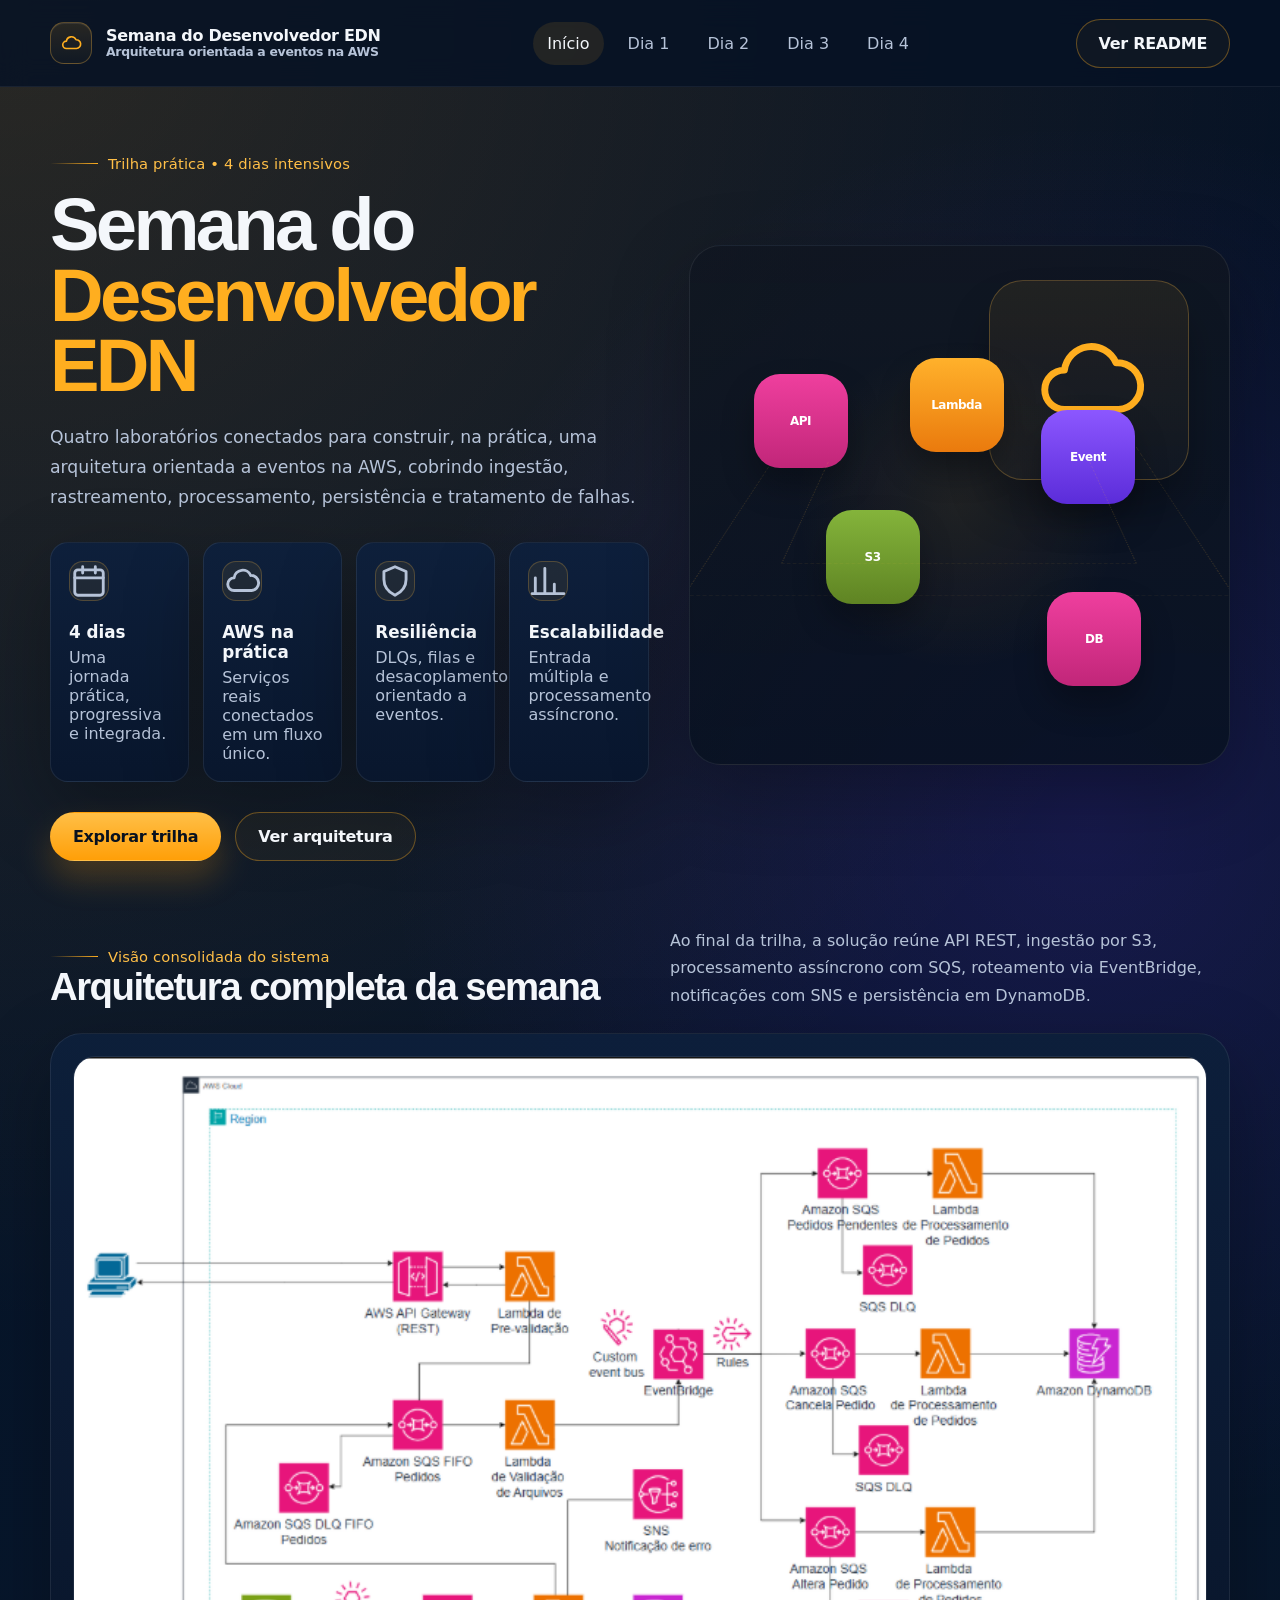
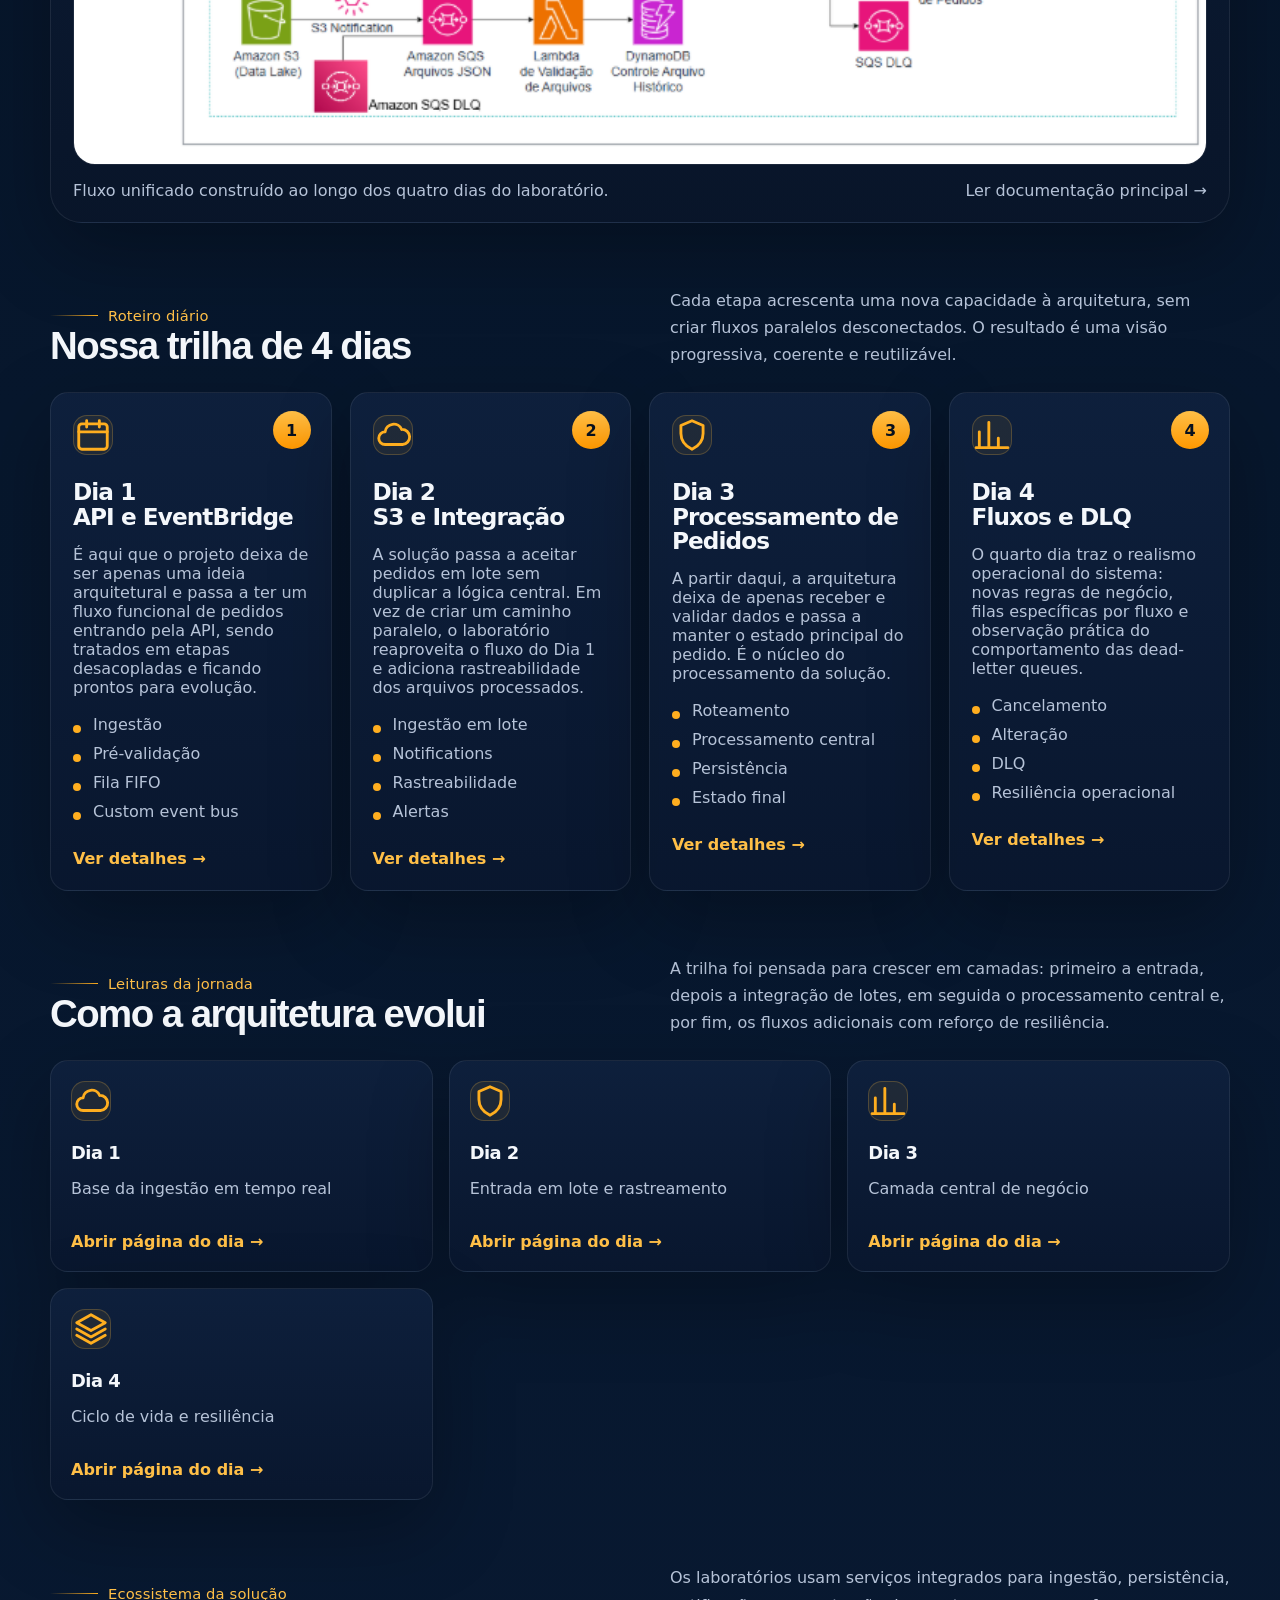
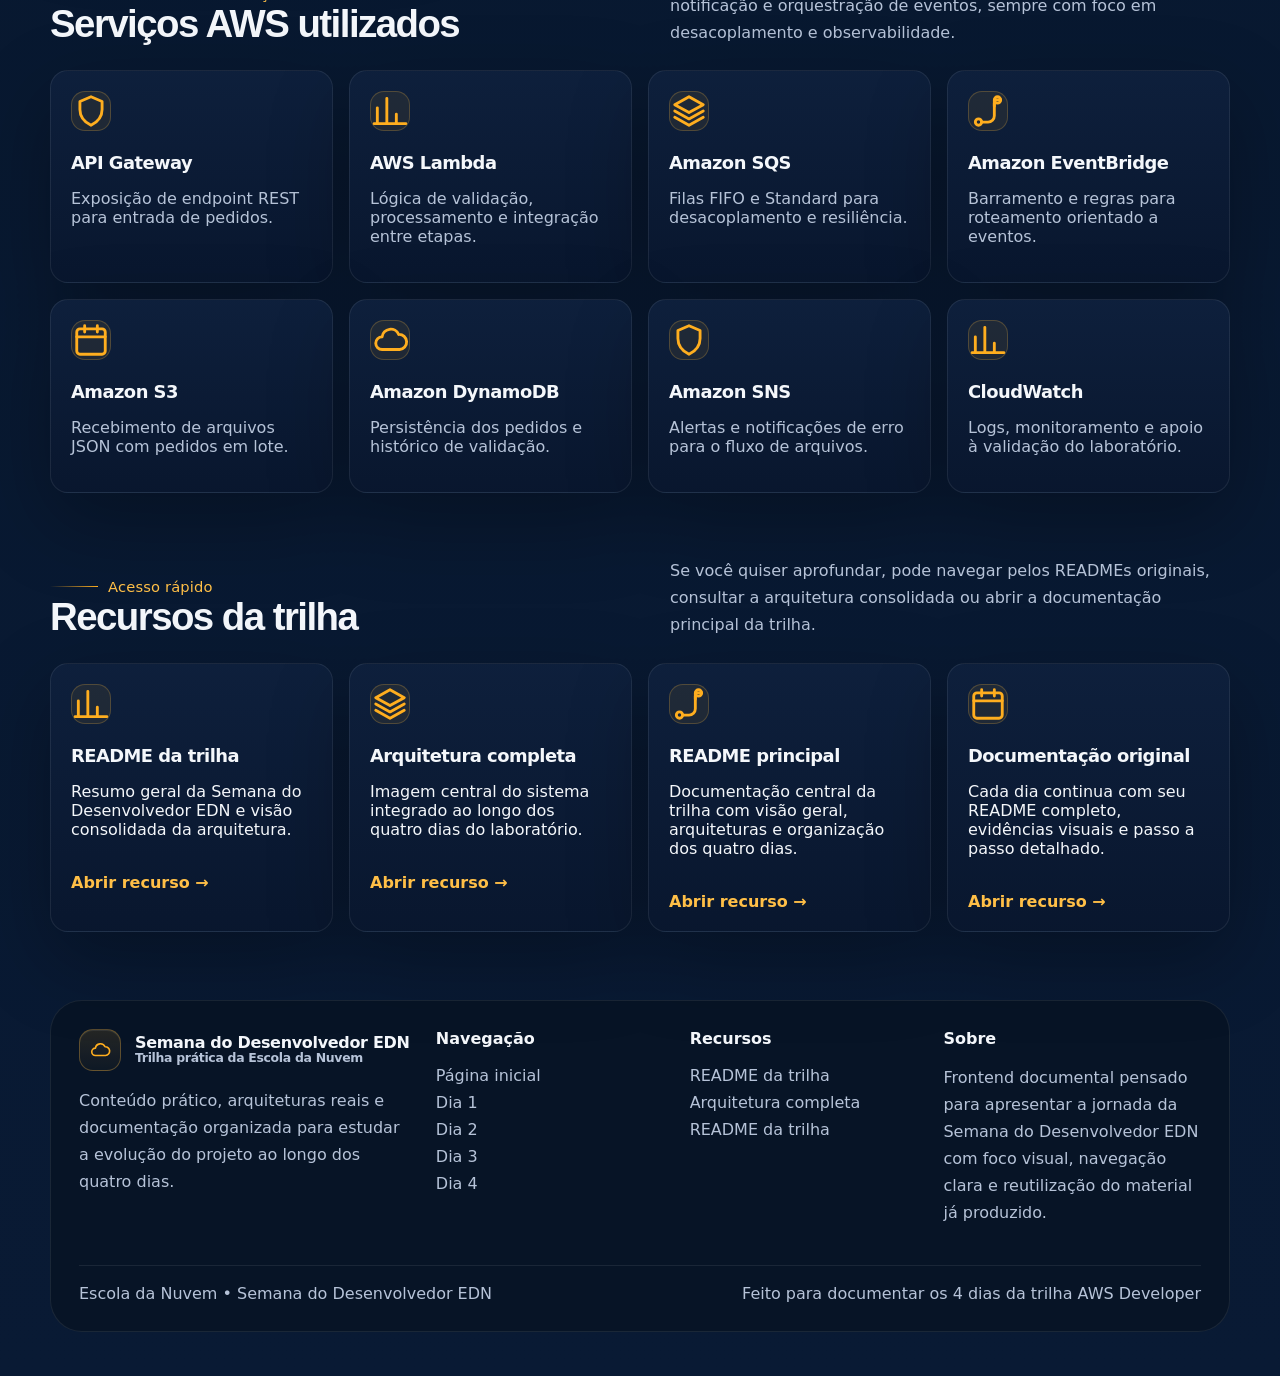
==== site/index.html @ 8075d909 "Initial commit" ====
<!DOCTYPE html>
<html lang="pt-BR">
  <head>
    <meta charset="UTF-8">
    <meta name="viewport" content="width=device-width, initial-scale=1.0">
    <title>Semana do Desenvolvedor EDN</title>
    <meta name="description" content="Frontend documental da Semana do Desenvolvedor EDN com visão geral, arquitetura completa e navegação pelos quatro dias da trilha AWS.">
    <link rel="stylesheet" href="styles.css">
  </head>
  <body data-page="home">
    <div id="app"></div>
    <script src="app.js"></script>
  </body>
</html>
---- site/styles.css ----
:root {
  --bg: #071327;
  --bg-soft: #0b1d38;
  --panel: rgba(10, 24, 49, 0.92);
  --panel-strong: #0d2244;
  --line: rgba(255, 184, 61, 0.18);
  --line-strong: rgba(255, 184, 61, 0.42);
  --text: #f4f7fb;
  --muted: #b6c3d8;
  --accent: #ffae1f;
  --accent-strong: #ffbf47;
  --success: #8fd2b0;
  --shadow: 0 28px 80px rgba(0, 0, 0, 0.28);
  --radius-xl: 32px;
  --radius-lg: 24px;
  --radius-md: 18px;
  --radius-sm: 12px;
  --content: 1180px;
  --copy: 720px;
  --nav-height: 86px;
  --font-display: "Segoe UI", "Trebuchet MS", sans-serif;
  --font-body: "Segoe UI", system-ui, sans-serif;
}

* {
  box-sizing: border-box;
}

html {
  scroll-behavior: smooth;
}

body {
  margin: 0;
  font-family: var(--font-body);
  color: var(--text);
  background:
    radial-gradient(circle at top left, rgba(255, 174, 31, 0.14), transparent 28%),
    radial-gradient(circle at 85% 18%, rgba(109, 53, 255, 0.16), transparent 18%),
    linear-gradient(180deg, #061225 0%, #07172d 44%, #091a34 100%);
  min-height: 100vh;
}

body::before {
  content: "";
  position: fixed;
  inset: 0;
  pointer-events: none;
  background-image:
    linear-gradient(rgba(255, 255, 255, 0.025) 1px, transparent 1px),
    linear-gradient(90deg, rgba(255, 255, 255, 0.025) 1px, transparent 1px);
  background-size: 64px 64px;
  mask-image: linear-gradient(180deg, rgba(0, 0, 0, 0.6), transparent 80%);
  opacity: 0.45;
}

a {
  color: inherit;
  text-decoration: none;
}

a,
button {
  -webkit-tap-highlight-color: transparent;
}

img {
  max-width: 100%;
  display: block;
}

.site-shell {
  position: relative;
  z-index: 1;
}

.site-header {
  position: sticky;
  top: 0;
  z-index: 20;
  backdrop-filter: blur(14px);
  background: rgba(6, 18, 37, 0.82);
  border-bottom: 1px solid rgba(255, 255, 255, 0.06);
}

.header-inner,
.section-inner,
.footer-inner {
  width: min(calc(100% - 32px), var(--content));
  margin: 0 auto;
}

.header-inner {
  min-height: var(--nav-height);
  display: flex;
  align-items: center;
  justify-content: space-between;
  gap: 24px;
}

.brand {
  display: inline-flex;
  align-items: center;
  gap: 14px;
  font-weight: 700;
  letter-spacing: -0.02em;
}

.brand-mark {
  width: 42px;
  height: 42px;
  border-radius: 14px;
  display: grid;
  place-items: center;
  border: 1px solid rgba(255, 190, 71, 0.3);
  background: linear-gradient(180deg, rgba(255, 174, 31, 0.12), rgba(255, 174, 31, 0.03));
  color: var(--accent);
  box-shadow: inset 0 1px 0 rgba(255, 255, 255, 0.08);
}

.brand svg {
  width: 22px;
  height: 22px;
}

.brand-text {
  display: flex;
  flex-direction: column;
  line-height: 1.05;
}

.brand-text strong {
  font-size: 1rem;
}

.brand-text span {
  color: var(--muted);
  font-size: 0.78rem;
}

.site-nav {
  display: flex;
  align-items: center;
  gap: 10px;
  flex-wrap: wrap;
}

.menu-toggle {
  display: none;
  width: 52px;
  height: 52px;
  border: 1px solid rgba(255, 174, 31, 0.24);
  border-radius: 16px;
  background: rgba(255, 174, 31, 0.06);
  padding: 0;
  cursor: pointer;
  align-items: center;
  justify-content: center;
  flex-direction: column;
  gap: 5px;
}

.menu-toggle span {
  width: 20px;
  height: 2px;
  border-radius: 999px;
  background: var(--text);
  transition: transform 180ms ease, opacity 180ms ease;
}

body.nav-open .menu-toggle span:nth-child(1) {
  transform: translateY(7px) rotate(45deg);
}

body.nav-open .menu-toggle span:nth-child(2) {
  opacity: 0;
}

body.nav-open .menu-toggle span:nth-child(3) {
  transform: translateY(-7px) rotate(-45deg);
}

.site-nav a {
  padding: 12px 14px;
  border-radius: 999px;
  color: var(--muted);
  transition: color 180ms ease, background 180ms ease, transform 180ms ease;
}

.site-nav a:hover,
.site-nav a[aria-current="page"] {
  background: rgba(255, 174, 31, 0.1);
  color: var(--text);
}

.site-nav a:active {
  transform: scale(0.98);
}

.header-actions {
  display: flex;
  align-items: center;
  gap: 12px;
}

.button,
.ghost-button {
  display: inline-flex;
  align-items: center;
  justify-content: center;
  gap: 10px;
  padding: 14px 22px;
  border-radius: 999px;
  border: 1px solid transparent;
  font-weight: 700;
  letter-spacing: -0.02em;
  transition: transform 180ms ease, border-color 180ms ease, background 180ms ease, box-shadow 180ms ease, color 180ms ease;
}

.button {
  background: linear-gradient(180deg, var(--accent-strong), #ff9f08);
  color: #08111f;
  box-shadow: 0 18px 32px rgba(255, 158, 8, 0.22);
}

.ghost-button {
  border-color: rgba(255, 174, 31, 0.36);
  background: rgba(255, 174, 31, 0.04);
  color: var(--text);
}

.button:hover,
.ghost-button:hover {
  transform: translateY(-1px);
}

.button:active,
.ghost-button:active {
  transform: translateY(0) scale(0.985);
}

.hero {
  padding: 62px 0 34px;
}

.hero-grid {
  display: grid;
  grid-template-columns: 1.05fr 0.95fr;
  gap: 40px;
  align-items: center;
}

.eyeline {
  display: inline-flex;
  align-items: center;
  gap: 10px;
  color: var(--accent-strong);
  font-size: 0.92rem;
  letter-spacing: 0.01em;
}

.eyeline::before {
  content: "";
  width: 48px;
  height: 1px;
  background: linear-gradient(90deg, transparent, var(--accent));
}

.hero h1,
.page-hero h1 {
  margin: 18px 0 20px;
  font-family: var(--font-display);
  font-size: clamp(2.6rem, 5.8vw, 5rem);
  line-height: 0.95;
  letter-spacing: -0.05em;
}

.hero h1 span,
.page-hero h1 span {
  color: var(--accent);
}

.hero p,
.page-hero p,
.copy-block p,
.callout p {
  color: var(--muted);
  font-size: 1.08rem;
  line-height: 1.75;
}

.hero-copy {
  max-width: 620px;
}

.hero-metrics {
  margin: 30px 0;
  display: grid;
  grid-template-columns: repeat(4, minmax(0, 1fr));
  gap: 14px;
}

.metric-card,
.mini-panel,
.service-card,
.resource-card,
.timeline-card,
.fact-card,
.step-card,
.readme-card {
  background: linear-gradient(180deg, rgba(14, 32, 60, 0.98), rgba(9, 23, 46, 0.98));
  border: 1px solid rgba(255, 255, 255, 0.08);
  border-radius: var(--radius-md);
  box-shadow: var(--shadow);
}

.metric-card {
  padding: 18px;
}

.metric-card strong {
  display: block;
  margin-top: 18px;
  margin-bottom: 6px;
  font-size: 1.05rem;
}

.metric-card span,
.mini-panel p,
.service-card p,
.timeline-card p,
.step-card p,
.readme-card p {
  color: var(--muted);
}

.icon-chip {
  width: 40px;
  height: 40px;
  display: inline-grid;
  place-items: center;
  border-radius: 14px;
  color: var(--accent);
  background: rgba(255, 174, 31, 0.08);
  border: 1px solid rgba(255, 190, 71, 0.22);
}

.hero-actions {
  display: flex;
  align-items: center;
  gap: 14px;
  flex-wrap: wrap;
}

.hero-visual {
  position: relative;
}

.hero-orbit {
  position: relative;
  min-height: 520px;
  border-radius: var(--radius-xl);
  border: 1px solid rgba(255, 255, 255, 0.08);
  background:
    radial-gradient(circle at center, rgba(255, 174, 31, 0.08), transparent 44%),
    linear-gradient(180deg, rgba(255, 174, 31, 0.04), rgba(255, 174, 31, 0.01)),
    rgba(5, 16, 33, 0.86);
  overflow: hidden;
  box-shadow: var(--shadow);
}

.hero-orbit::before,
.hero-orbit::after {
  content: "";
  position: absolute;
  inset: 10%;
  border: 1px dashed rgba(255, 184, 61, 0.14);
  transform: perspective(900px) rotateX(70deg);
}

.hero-orbit::after {
  inset: 22%;
}

.cloud-badge {
  position: absolute;
  top: 34px;
  right: 40px;
  width: 200px;
  aspect-ratio: 1;
  border-radius: 34px;
  border: 1px solid rgba(255, 190, 71, 0.26);
  background: linear-gradient(180deg, rgba(255, 174, 31, 0.08), rgba(255, 174, 31, 0.02));
  display: grid;
  place-items: center;
  box-shadow: 0 30px 40px rgba(0, 0, 0, 0.25);
}

.cloud-badge svg {
  width: 118px;
  height: 118px;
  color: var(--accent);
}

.node {
  position: absolute;
  width: 94px;
  height: 94px;
  border-radius: 26px;
  display: grid;
  place-items: center;
  color: white;
  font-weight: 800;
  letter-spacing: -0.03em;
  box-shadow: 0 18px 32px rgba(0, 0, 0, 0.28);
}

.node small {
  font-size: 0.75rem;
}

.node--pink { background: linear-gradient(180deg, #ef3f9e, #c12679); }
.node--orange { background: linear-gradient(180deg, #ffb12b, #ea7a0d); }
.node--violet { background: linear-gradient(180deg, #8c57ff, #5b2cd9); }
.node--green { background: linear-gradient(180deg, #84b43b, #5f8423); }

.node-a { top: 128px; left: 64px; }
.node-b { top: 112px; left: 220px; }
.node-c { top: 164px; right: 94px; }
.node-d { top: 264px; left: 136px; }
.node-e { bottom: 78px; right: 88px; }

.section {
  padding: 32px 0;
}

.section-title {
  display: flex;
  align-items: end;
  justify-content: space-between;
  gap: 24px;
  margin-bottom: 24px;
}

.section-title h2 {
  margin: 0;
  font-family: var(--font-display);
  font-size: clamp(2rem, 3vw, 3rem);
  letter-spacing: -0.04em;
}

.section-title p {
  max-width: 560px;
  color: var(--muted);
  line-height: 1.7;
  margin: 0;
}

.architecture-frame {
  padding: 22px;
  border-radius: var(--radius-xl);
  background: linear-gradient(180deg, rgba(13, 31, 59, 0.96), rgba(9, 22, 42, 0.96));
  border: 1px solid rgba(255, 255, 255, 0.08);
  box-shadow: var(--shadow);
}

.architecture-frame img {
  border-radius: 22px;
  border: 1px solid rgba(255, 255, 255, 0.08);
  width: 100%;
}

.architecture-actions {
  display: flex;
  justify-content: space-between;
  gap: 20px;
  margin-top: 16px;
  color: var(--muted);
  flex-wrap: wrap;
}

.timeline {
  display: grid;
  grid-template-columns: repeat(4, minmax(0, 1fr));
  gap: 18px;
}

.timeline-card {
  padding: 22px;
  position: relative;
  overflow: hidden;
  transition: transform 200ms ease, border-color 200ms ease, box-shadow 200ms ease, background 200ms ease;
}

.card-link {
  cursor: pointer;
}

.card-link:hover,
.card-link:focus-visible {
  transform: translateY(-2px);
  border-color: rgba(255, 184, 61, 0.24);
}

.card-link:active {
  transform: scale(0.992);
}

.timeline-card::before {
  content: attr(data-day);
  position: absolute;
  top: 18px;
  right: 20px;
  width: 38px;
  height: 38px;
  display: grid;
  place-items: center;
  border-radius: 999px;
  background: linear-gradient(180deg, var(--accent-strong), #ff9800);
  color: #08111f;
  font-weight: 900;
}

.timeline-card h3 {
  margin: 22px 0 10px;
  font-size: 1.45rem;
  line-height: 1.05;
  letter-spacing: -0.04em;
}

.timeline-card ul,
.detail-list,
.toc {
  margin: 18px 0 0;
  padding: 0;
  list-style: none;
}

.timeline-card li,
.detail-list li,
.toc li {
  position: relative;
  padding-left: 20px;
  margin-bottom: 10px;
  color: var(--muted);
}

.timeline-card li::before,
.detail-list li::before,
.toc li::before {
  content: "";
  position: absolute;
  left: 0;
  top: 10px;
  width: 8px;
  height: 8px;
  border-radius: 999px;
  background: var(--accent);
}

.timeline-card .link-arrow,
.resource-card .link-arrow,
.readme-card .link-arrow {
  margin-top: 18px;
  display: inline-flex;
  align-items: center;
  gap: 8px;
  color: var(--accent-strong);
  font-weight: 700;
}

.services-grid,
.resources-grid,
.facts-grid,
.steps-grid,
.readme-grid {
  display: grid;
  grid-template-columns: repeat(4, minmax(0, 1fr));
  gap: 16px;
}

.service-card,
.resource-card,
.fact-card,
.step-card,
.readme-card {
  padding: 20px;
  transition: transform 200ms ease, border-color 200ms ease, box-shadow 200ms ease;
}

.service-card:hover,
.resource-card:hover,
.fact-card:hover,
.step-card:hover,
.readme-card:hover {
  transform: translateY(-2px);
  border-color: rgba(255, 184, 61, 0.18);
}

.service-card h3,
.resource-card h3,
.fact-card h3,
.step-card h3,
.readme-card h3 {
  margin: 18px 0 8px;
  font-size: 1.12rem;
  letter-spacing: -0.03em;
}

.footer {
  padding: 36px 0 44px;
}

.footer-panel {
  padding: 28px;
  border-radius: var(--radius-xl);
  background: rgba(8, 20, 38, 0.96);
  border: 1px solid rgba(255, 255, 255, 0.08);
}

.footer-grid {
  display: grid;
  grid-template-columns: 1.3fr 0.9fr 0.9fr 1fr;
  gap: 22px;
}

.footer h4 {
  margin: 0 0 14px;
  font-size: 1rem;
}

.footer p,
.footer li {
  color: var(--muted);
  line-height: 1.7;
}

.footer ul {
  margin: 0;
  padding: 0;
  list-style: none;
}

.footer-bottom {
  margin-top: 22px;
  padding-top: 18px;
  border-top: 1px solid rgba(255, 255, 255, 0.08);
  color: var(--muted);
  display: flex;
  justify-content: space-between;
  gap: 20px;
  flex-wrap: wrap;
}

.page-hero {
  padding: 54px 0 26px;
}

.page-hero-grid {
  display: grid;
  grid-template-columns: minmax(0, 0.92fr) minmax(0, 1.08fr);
  gap: 28px;
  align-items: start;
}

.page-hero .copy-block {
  max-width: var(--copy);
}

.page-visual {
  padding: 18px;
  border-radius: var(--radius-xl);
  background: linear-gradient(180deg, rgba(13, 31, 59, 0.96), rgba(9, 22, 42, 0.96));
  border: 1px solid rgba(255, 255, 255, 0.08);
  box-shadow: var(--shadow);
}

.page-visual img {
  border-radius: 20px;
}

.facts-grid {
  margin-top: 22px;
}

.detail-layout {
  display: grid;
  grid-template-columns: minmax(0, 1.06fr) minmax(280px, 0.54fr);
  gap: 22px;
  align-items: start;
}

.detail-stack {
  display: grid;
  gap: 18px;
}

.mini-panel {
  padding: 24px;
}

.mini-panel h2,
.mini-panel h3 {
  margin: 0 0 12px;
  font-size: 1.3rem;
  letter-spacing: -0.03em;
}

.step-card strong {
  display: inline-flex;
  width: 34px;
  height: 34px;
  align-items: center;
  justify-content: center;
  border-radius: 999px;
  background: rgba(255, 174, 31, 0.12);
  color: var(--accent);
  margin-bottom: 16px;
}

.sticky-panel {
  position: sticky;
  top: calc(var(--nav-height) + 20px);
}

.toc a {
  color: var(--muted);
  transition: color 180ms ease, transform 180ms ease;
}

.toc a:hover {
  color: var(--text);
}

.toc a:active {
  transform: translateX(2px);
}

.tag-row {
  display: flex;
  flex-wrap: wrap;
  gap: 10px;
}

.tag {
  display: inline-flex;
  align-items: center;
  gap: 8px;
  padding: 10px 14px;
  border-radius: 999px;
  border: 1px solid rgba(255, 255, 255, 0.08);
  background: rgba(255, 255, 255, 0.03);
  color: var(--muted);
  transition: transform 180ms ease, border-color 180ms ease, background 180ms ease;
}

.tag:hover {
  transform: translateY(-1px);
  border-color: rgba(255, 184, 61, 0.18);
  background: rgba(255, 174, 31, 0.06);
}

.readme-grid {
  grid-template-columns: repeat(3, minmax(0, 1fr));
}

.pager {
  display: grid;
  grid-template-columns: repeat(2, minmax(0, 1fr));
  gap: 16px;
}

.pager-card {
  padding: 22px;
  border-radius: var(--radius-lg);
  background: linear-gradient(180deg, rgba(13, 31, 59, 0.96), rgba(9, 22, 42, 0.96));
  border: 1px solid rgba(255, 255, 255, 0.08);
  display: flex;
  flex-direction: column;
  gap: 8px;
  transition: transform 180ms ease, border-color 180ms ease, box-shadow 180ms ease;
}

.pager-card span {
  color: var(--muted);
  font-size: 0.92rem;
}

.pager-card strong {
  font-size: 1.06rem;
  letter-spacing: -0.03em;
}

.pager-card:hover {
  transform: translateY(-1px);
  border-color: rgba(255, 184, 61, 0.22);
}

.pager-card:active {
  transform: scale(0.99);
}

.pager-card.is-muted {
  opacity: 0.88;
}

.divider {
  height: 1px;
  background: linear-gradient(90deg, transparent, rgba(255, 174, 31, 0.26), transparent);
  margin: 10px 0 0;
}

@media (prefers-reduced-motion: reduce) {
  *,
  *::before,
  *::after {
    animation: none !important;
    transition: none !important;
    scroll-behavior: auto !important;
  }
}

@media (max-width: 1120px) {
  .hero-grid,
  .page-hero-grid,
  .detail-layout,
  .footer-grid {
    grid-template-columns: 1fr;
  }

  .timeline,
  .services-grid,
  .resources-grid,
  .facts-grid,
  .steps-grid,
  .readme-grid,
  .pager {
    grid-template-columns: repeat(2, minmax(0, 1fr));
  }
}

@media (max-width: 840px) {
  .header-inner {
    padding: 16px 0;
    align-items: center;
    flex-direction: row;
    flex-wrap: wrap;
  }

  .menu-toggle {
    display: inline-flex;
    margin-left: auto;
  }

  .site-nav {
    display: none;
    width: 100%;
    padding: 10px 0 2px;
    flex-direction: column;
    align-items: stretch;
    gap: 8px;
  }

  body.nav-open .site-nav {
    display: flex;
  }

  .site-nav a {
    width: 100%;
    padding: 14px 16px;
    border-radius: 16px;
    background: rgba(255, 255, 255, 0.03);
  }

  .header-actions {
    width: 100%;
    display: none;
  }

  body.nav-open .header-actions {
    display: flex;
  }

  .header-actions a {
    width: 100%;
  }

  .hero {
    padding-top: 36px;
  }

  .hero-metrics,
  .timeline,
  .services-grid,
  .resources-grid,
  .facts-grid,
  .steps-grid,
  .readme-grid,
  .pager {
    grid-template-columns: 1fr;
  }

  .section-title {
    align-items: start;
    flex-direction: column;
  }

  .hero-orbit {
    min-height: 420px;
  }

  .cloud-badge {
    width: 148px;
    right: 16px;
    top: 18px;
  }

  .node {
    width: 76px;
    height: 76px;
    border-radius: 22px;
  }
}
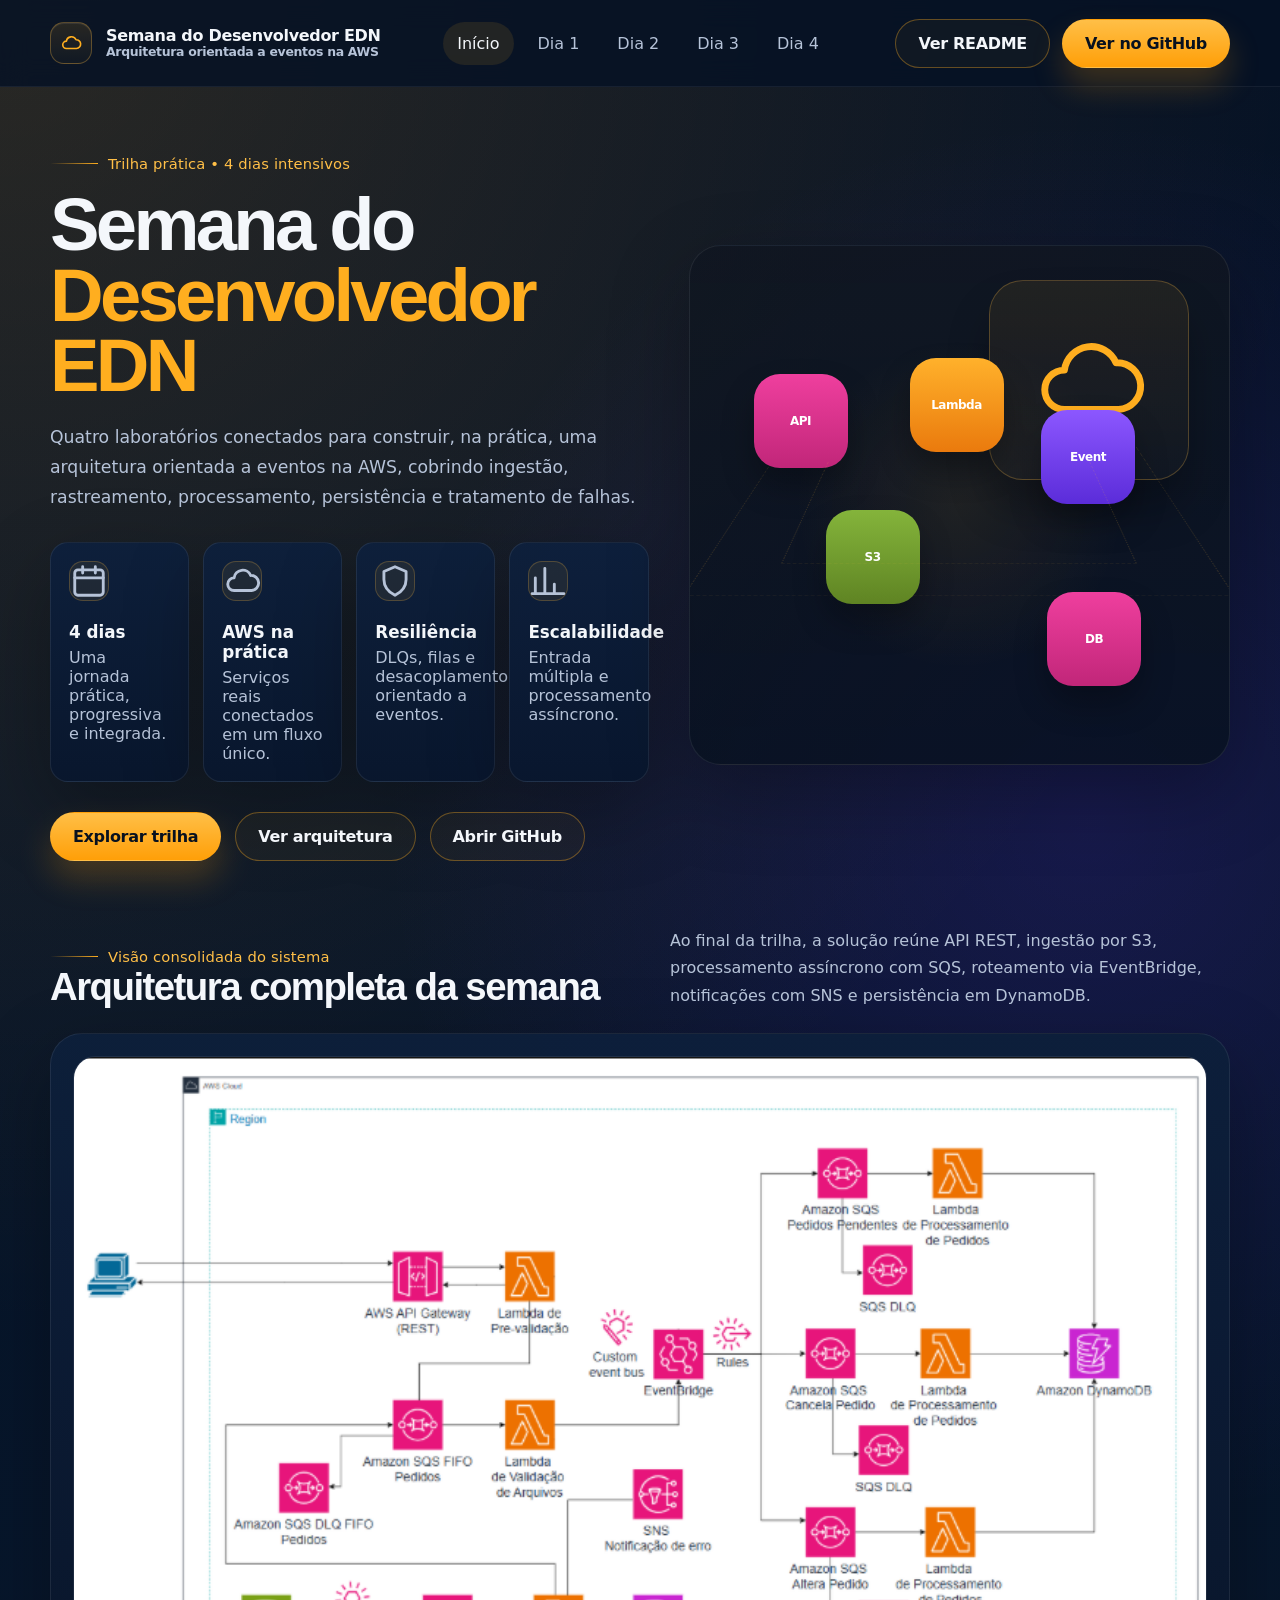
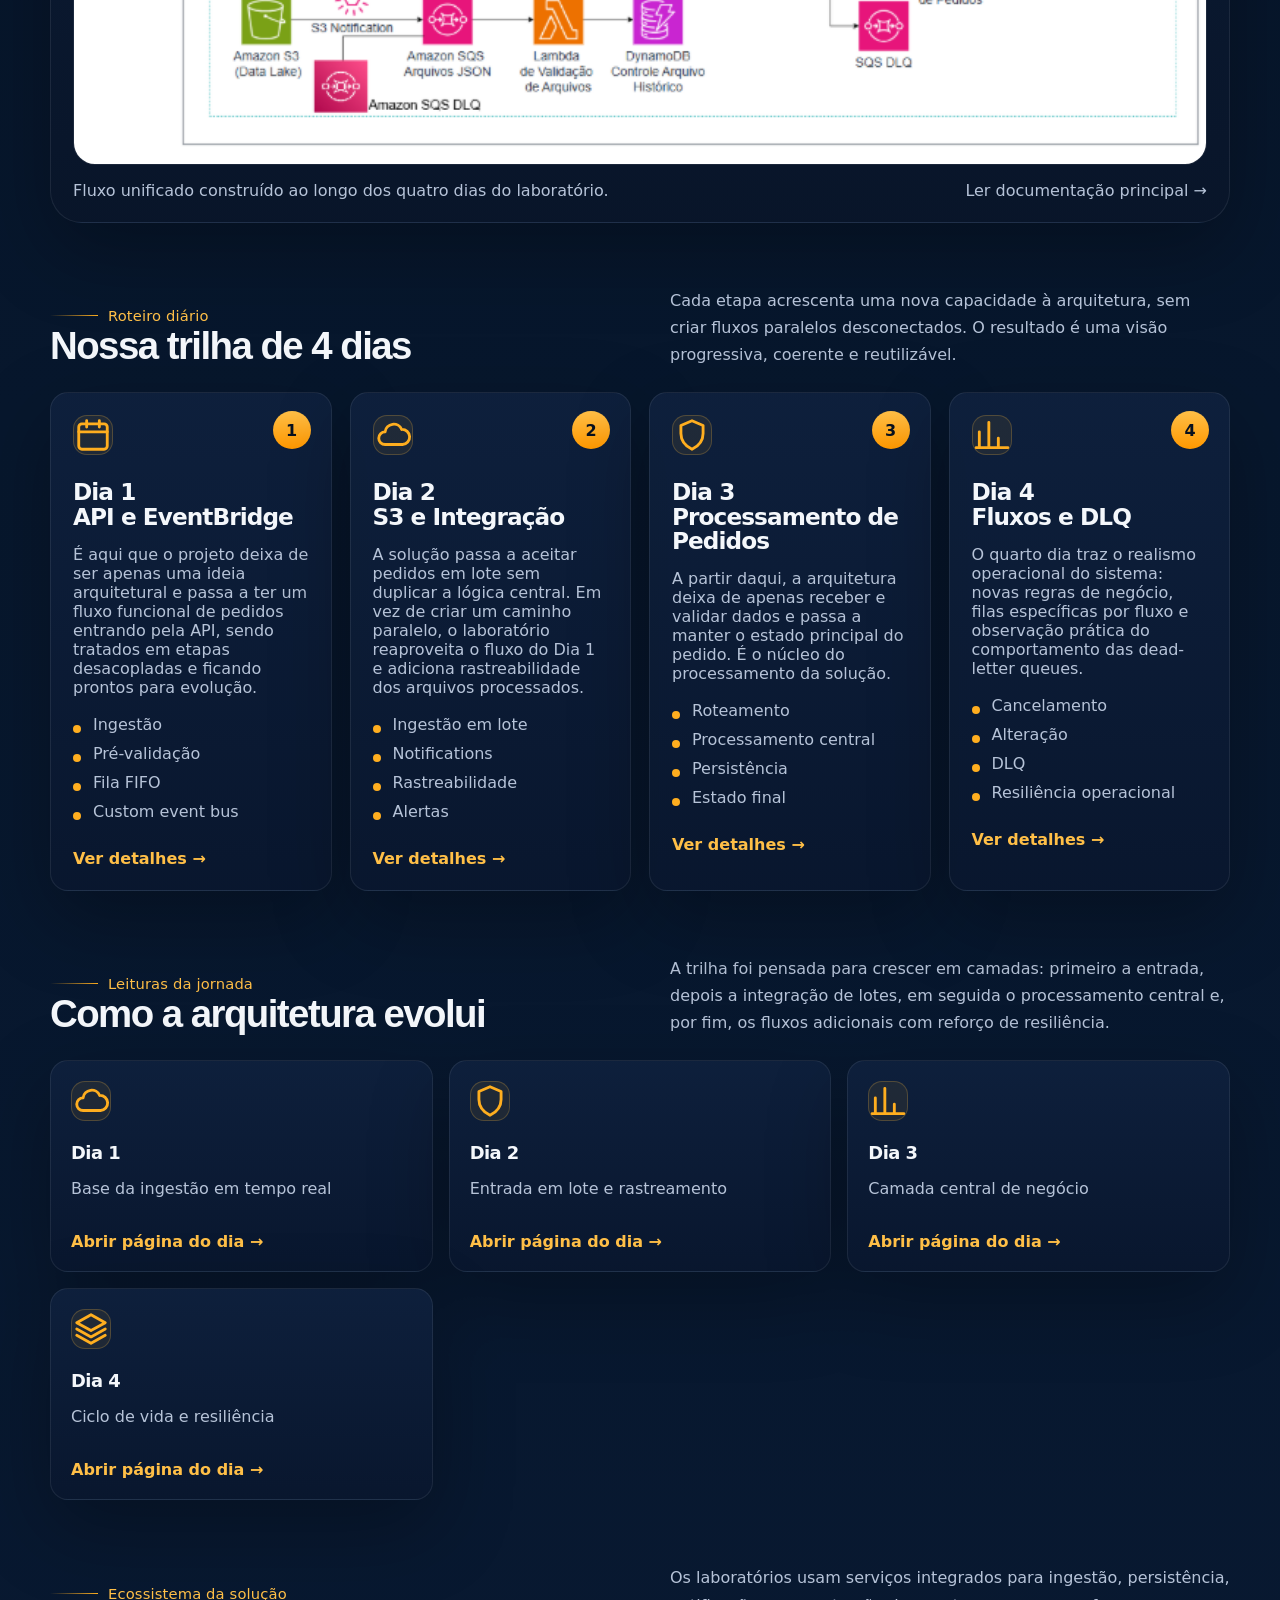
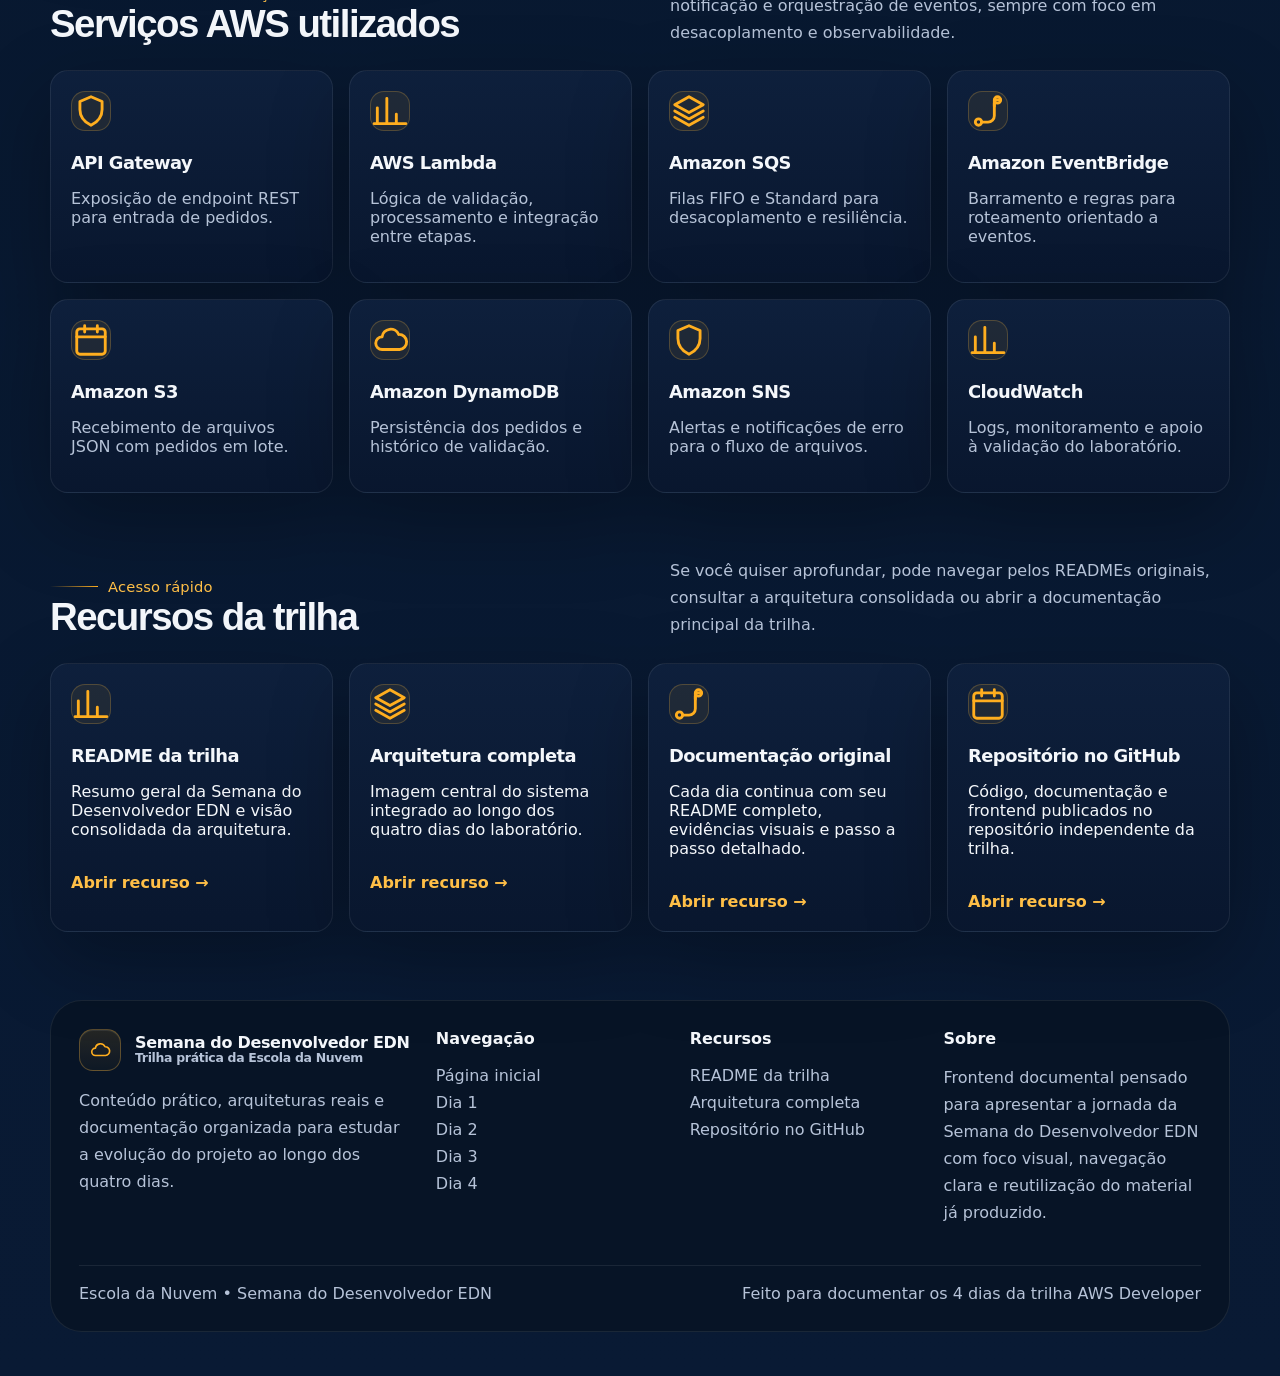
==== commit 51bf25ed: "Aprimora frontend e SEO da trilha" ====
--- a/site/index.html
+++ b/site/index.html
@@ -4,7 +4,19 @@
     <meta charset="UTF-8">
     <meta name="viewport" content="width=device-width, initial-scale=1.0">
     <title>Semana do Desenvolvedor EDN</title>
-    <meta name="description" content="Frontend documental da Semana do Desenvolvedor EDN com visão geral, arquitetura completa e navegação pelos quatro dias da trilha AWS.">
+    <meta name="description" content="Documentação da Semana do Desenvolvedor EDN com visão geral da trilha, arquitetura completa e navegação pelos quatro dias de laboratórios práticos na AWS.">
+    <meta name="robots" content="index,follow">
+    <meta name="theme-color" content="#071327">
+    <link rel="canonical" href="https://ferfaoliver-ferreira.github.io/Semana_do_Desenvolvedor_EDN/">
+    <meta property="og:locale" content="pt_BR">
+    <meta property="og:type" content="website">
+    <meta property="og:title" content="Semana do Desenvolvedor EDN">
+    <meta property="og:description" content="Quatro laboratórios conectados para construir uma arquitetura orientada a eventos na AWS.">
+    <meta property="og:url" content="https://ferfaoliver-ferreira.github.io/Semana_do_Desenvolvedor_EDN/">
+    <meta property="og:image" content="https://ferfaoliver-ferreira.github.io/Semana_do_Desenvolvedor_EDN/arquitetura-completa.png">
+    <meta name="twitter:card" content="summary_large_image">
+    <meta name="twitter:title" content="Semana do Desenvolvedor EDN">
+    <meta name="twitter:description" content="Trilha prática da Escola da Nuvem com 4 dias de arquitetura orientada a eventos na AWS.">
     <link rel="stylesheet" href="styles.css">
   </head>
   <body data-page="home">
--- a/site/styles.css
+++ b/site/styles.css
@@ -59,6 +59,13 @@
   text-decoration: none;
 }
 
+a:focus-visible,
+button:focus-visible,
+.card-link:focus-visible {
+  outline: 2px solid rgba(255, 190, 71, 0.92);
+  outline-offset: 3px;
+}
+
 a,
 button {
   -webkit-tap-highlight-color: transparent;
@@ -201,6 +208,7 @@
   display: flex;
   align-items: center;
   gap: 12px;
+  flex-wrap: wrap;
 }
 
 .button,
@@ -500,6 +508,7 @@
 .card-link:focus-visible {
   transform: translateY(-2px);
   border-color: rgba(255, 184, 61, 0.24);
+  box-shadow: 0 24px 48px rgba(0, 0, 0, 0.24);
 }
 
 .card-link:active {
@@ -667,6 +676,10 @@
   max-width: var(--copy);
 }
 
+.page-hero .hero-actions {
+  margin-top: 24px;
+}
+
 .page-visual {
   padding: 18px;
   border-radius: var(--radius-xl);
@@ -729,6 +742,10 @@
 }
 
 .toc a:hover {
+  color: var(--text);
+}
+
+.toc a:focus-visible {
   color: var(--text);
 }
 
@@ -810,6 +827,17 @@
   margin: 10px 0 0;
 }
 
+#visao-geral,
+#arquitetura-dia,
+#objetivos,
+#fluxo,
+#resultado,
+#entregaveis,
+#trilha,
+#arquitetura {
+  scroll-margin-top: calc(var(--nav-height) + 18px);
+}
+
 @media (prefers-reduced-motion: reduce) {
   *,
   *::before,
@@ -875,6 +903,7 @@
   .header-actions {
     width: 100%;
     display: none;
+    flex-direction: column;
   }
 
   body.nav-open .header-actions {
